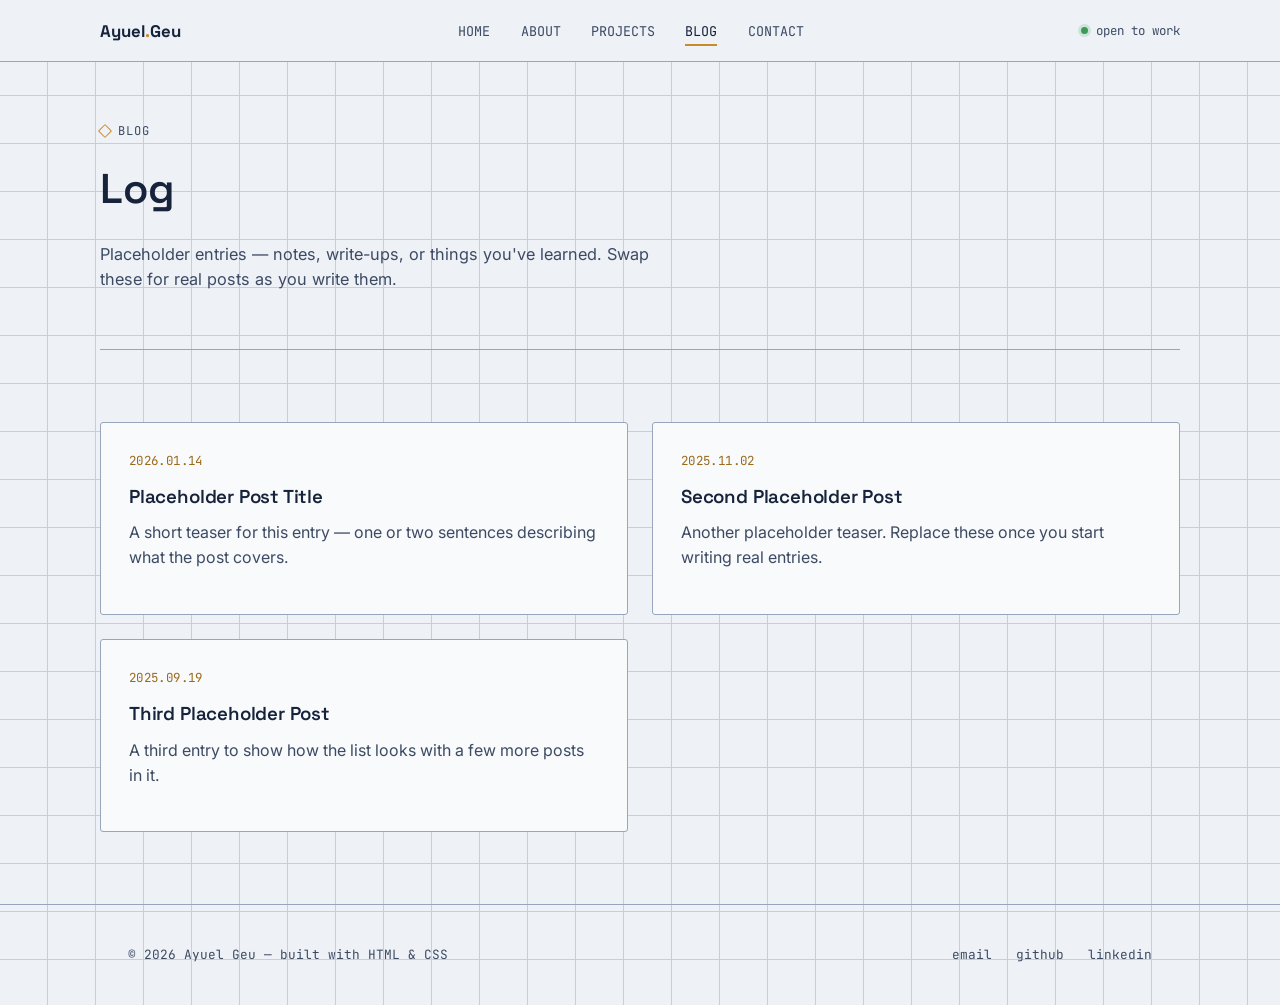
==== blog.html @ fb749840 "commit" ====
<!doctype html>
<html lang="en">
<head>
  <meta charset="UTF-8" />
  <meta name="viewport" content="width=device-width, initial-scale=1.0" />
  <title>Blog — Ayuel Geu</title>
  <link rel="preconnect" href="https://fonts.googleapis.com" />
  <link rel="preconnect" href="https://fonts.gstatic.com" crossorigin />
  <link href="https://fonts.googleapis.com/css2?family=Space+Grotesk:wght@500;600;700&family=Inter:wght@400;500;600&family=JetBrains+Mono:wght@400;500&display=swap" rel="stylesheet" />
  <link rel="stylesheet" href="styles.css" />
</head>
<body>

  <header class="nav">
    <div class="container nav-inner">
      <a href="index.html" class="nav-mark">Ayuel<span>.</span>Geu</a>
      <nav>
        <ul class="nav-links">
          <li><a href="index.html" class="nav-link">HOME</a></li>
          <li><a href="about.html" class="nav-link">ABOUT</a></li>
          <li><a href="projects.html" class="nav-link">PROJECTS</a></li>
          <li><a href="blog.html" class="nav-link active">BLOG</a></li>
          <li><a href="contact.html" class="nav-link">CONTACT</a></li>
        </ul>
      </nav>
      <span class="nav-status"><span class="nav-status-dot"></span>open to work</span>
    </div>
  </header>

  <main>
    <section class="container page-header">
      <p class="eyebrow">Blog</p>
      <h1 class="page-title">Log</h1>
      <p class="page-lede">
        Placeholder entries — notes, write-ups, or things you've learned. Swap these
        for real posts as you write them.
      </p>
    </section>

    <section class="container section section-border-top">
      <div class="grid grid-2">
        <div class="card">
          <span class="card-id">2026.01.14</span>
          <h3>Placeholder Post Title</h3>
          <p>A short teaser for this entry — one or two sentences describing what the post covers.</p>
        </div>
        <div class="card">
          <span class="card-id">2025.11.02</span>
          <h3>Second Placeholder Post</h3>
          <p>Another placeholder teaser. Replace these once you start writing real entries.</p>
        </div>
        <div class="card">
          <span class="card-id">2025.09.19</span>
          <h3>Third Placeholder Post</h3>
          <p>A third entry to show how the list looks with a few more posts in it.</p>
        </div>
      </div>
    </section>
  </main>

  <footer class="footer">
    <div class="container footer-inner">
      <span>&copy; 2026 Ayuel Geu — built with HTML &amp; CSS</span>
      <ul class="footer-links">
        <li><a href="mailto:youngraj211@gmail.com">email</a></li>
        <li><a href="https://github.com/" target="_blank" rel="noreferrer">github</a></li>
        <li><a href="https://linkedin.com/in/marol-ayuel?utm_source=share_via&utm_content=profile&utm_medium=member_android" target="_blank" rel="noreferrer">linkedin</a></li>
      </ul>
    </div>
  </footer>

</body>
</html>
---- styles.css ----
/* ===================================================================
   AYUEL GEU — PORTFOLIO STYLES
   "Field schematic" direction: cyanotype paper, ink-navy lines,
   one amber signal color used only for status + action.
   =================================================================== */

:root {
  --paper: #eef2f7;
  --paper-2: #f8fafc;
  --ink: #16233b;
  --ink-soft: #3c4a63;
  --line: #c3cede;
  --line-strong: #97a6bd;
  --signal: #c98a2b;
  --signal-deep: #9c6a1c;
  --signal-paper: #fbf1e1;

  --font-display: 'Space Grotesk', 'Segoe UI', sans-serif;
  --font-body: 'Inter', -apple-system, BlinkMacSystemFont, sans-serif;
  --font-mono: 'JetBrains Mono', 'SFMono-Regular', Consolas, monospace;

  --container: 1080px;
  --radius: 3px;
}

* {
  box-sizing: border-box;
}
.hero-image-container {
  width: 250px;       /* Adjust this value to make the image larger or smaller */
  height: 250px;      /* Height must match the width for a perfect circle */
  object-fit: cover;  /* Prevents the image from distorting */
  border-radius: 100%; /* Turns the square/rectangle into a circle */
  display: block;     /* Helps with general layout and visibility */
}


body {
  margin: 0;
  background-color: var(--paper);
  background-image:
    linear-gradient(var(--line) 1px, transparent 1px),
    linear-gradient(90deg, var(--line) 1px, transparent 1px);
  background-size: 48px 48px;
  background-position: -1px -1px;
  color: var(--ink);
  font-family: var(--font-body);
  font-size: 16px;
  line-height: 1.55;
  -webkit-font-smoothing: antialiased;
}

h1, h2, h3, h4 {
  font-family: var(--font-display);
  font-weight: 600;
  margin: 0 0 0.5em 0;
  letter-spacing: -0.01em;
  color: var(--ink);
}

p {
  margin: 0 0 1em 0;
  color: var(--ink-soft);
}

a {
  color: inherit;
}

img, svg {
  display: block;
  max-width: 100%;
}

:focus-visible {
  outline: 2px solid var(--signal);
  outline-offset: 3px;
}

/* ---------- layout ---------- */

.container {
  max-width: var(--container);
  margin: 0 auto;
  padding: 0 1.75rem;
}

.section {
  padding: 4.5rem 0;
}

.section-border-top {
  border-top: 1px solid var(--line-strong);
}

/* ---------- eyebrow ---------- */

.eyebrow {
  font-family: var(--font-mono);
  font-size: 0.76rem;
  letter-spacing: 0.09em;
  text-transform: uppercase;
  color: var(--ink-soft);
  display: inline-flex;
  align-items: center;
  gap: 0.5rem;
  margin: 0 0 1rem 0;
}

.eyebrow::before {
  content: '';
  width: 8px;
  height: 8px;
  border: 1.5px solid var(--signal);
  border-radius: 1px;
  transform: rotate(45deg);
  flex-shrink: 0;
}

/* ---------- buttons ---------- */

.btn {
  display: inline-flex;
  align-items: center;
  gap: 0.5rem;
  padding: 0.7rem 1.15rem;
  font-family: var(--font-mono);
  font-size: 0.85rem;
  font-weight: 500;
  border-radius: var(--radius);
  text-decoration: none;
  cursor: pointer;
  border: 1px solid transparent;
  transition: background 0.15s ease, color 0.15s ease, border-color 0.15s ease;
}

.btn-primary {
  background: var(--ink);
  color: var(--paper-2);
  border-color: var(--ink);
}

.btn-primary:hover {
  background: #223252;
}

.btn-ghost {
  background: transparent;
  color: var(--ink);
  border-color: var(--line-strong);
}

.btn-ghost:hover {
  border-color: var(--ink);
  background: var(--paper-2);
}

/* ---------- nav ---------- */

.nav {
  position: sticky;
  top: 0;
  z-index: 20;
  background: rgba(238, 242, 247, 0.92);
  backdrop-filter: blur(6px);
  border-bottom: 1px solid var(--line-strong);
}

.nav-inner {
  display: flex;
  align-items: center;
  justify-content: space-between;
  gap: 1.5rem;
  padding: 1.1rem 0;
  flex-wrap: wrap;
}

.nav-mark {
  font-family: var(--font-display);
  font-weight: 700;
  font-size: 1.05rem;
  text-decoration: none;
  color: var(--ink);
}

.nav-mark span {
  color: var(--signal);
}

.nav-links {
  display: flex;
  align-items: center;
  gap: 1.9rem;
  list-style: none;
  margin: 0;
  padding: 0;
  flex-wrap: wrap;
}

.nav-link {
  position: relative;
  font-family: var(--font-mono);
  font-size: 0.84rem;
  text-decoration: none;
  color: var(--ink-soft);
  padding-bottom: 4px;
  border-bottom: 2px solid transparent;
}

.nav-link:hover {
  color: var(--ink);
  border-bottom-color: var(--line-strong);
}

.nav-link.active {
  color: var(--ink);
  border-bottom-color: var(--signal);
}

.nav-status {
  display: none;
  align-items: center;
  gap: 0.5rem;
  font-family: var(--font-mono);
  font-size: 0.78rem;
  color: var(--ink-soft);
}

.nav-status-dot {
  width: 7px;
  height: 7px;
  border-radius: 50%;
  background: #3f9a5a;
  box-shadow: 0 0 0 3px rgba(63, 154, 90, 0.18);
}

@media (min-width: 720px) {
  .nav-status {
    display: inline-flex;
  }
}

/* ---------- footer ---------- */

.footer {
  border-top: 1px solid var(--line-strong);
  padding: 2.5rem 0;
}

.footer-inner {
  display: flex;
  flex-wrap: wrap;
  gap: 1rem 2rem;
  align-items: center;
  justify-content: space-between;
  font-family: var(--font-mono);
  font-size: 0.8rem;
  color: var(--ink-soft);
}

.footer-links {
  display: flex;
  gap: 1.5rem;
  list-style: none;
  margin: 0;
  padding: 0;
}

.footer-links a {
  text-decoration: none;
  color: var(--ink-soft);
  border-bottom: 1px solid transparent;
}

.footer-links a:hover {
  color: var(--ink);
  border-color: var(--ink);
}

/* ---------- hero (home page) ---------- */

.hero {
  display: flex;
  justify-content: space-between;
  align-items: center;
  gap: 2rem;
}

.hero-title {
  font-size: clamp(2.4rem, 5vw, 3.6rem);
  line-height: 1.04;
  margin-bottom: 1rem;
}

.hero-role {
  font-family: var(--font-mono);
  font-size: 1.05rem;
  color: var(--signal-deep);
  margin-bottom: 1.25rem;
}

.hero-copy {
  max-width: 46ch;
  font-size: 1.05rem;
  margin-bottom: 2rem;
}

.hero-actions {
  display: flex;
  gap: 0.9rem;
  flex-wrap: wrap;
}

.schematic {
  width: 100%;
  max-width: 340px;
  justify-self: center;
}

.schematic-line {
  stroke: var(--line-strong);
  stroke-width: 1.5;
}

.schematic-line--dashed {
  stroke-dasharray: 4 5;
}

.schematic-node {
  fill: var(--paper-2);
  stroke: var(--ink);
  stroke-width: 1.5;
}

.schematic-label {
  font-family: var(--font-mono);
  font-size: 9px;
  letter-spacing: 0.04em;
  fill: var(--ink-soft);
}

.schematic-pulse {
  fill: var(--signal);
  opacity: 0.9;
}

@media (max-width: 820px) {
  .hero {
    grid-template-columns: 1fr;
    padding-top: 3rem;
  }
  .schematic {
    max-width: 260px;
    justify-self: start;
  }
}

/* ---------- page header (non-home pages) ---------- */

.page-header {
  padding: 3.5rem 0 2.5rem 0;
}

.page-title {
  font-size: clamp(2rem, 4vw, 2.6rem);
}

.page-lede {
  max-width: 56ch;
  font-size: 1.02rem;
}

/* ---------- cards / grid ---------- */

.grid {
  display: grid;
  gap: 1.5rem;
}

.grid-2 {
  grid-template-columns: repeat(2, 1fr);
}

.grid-3 {
  grid-template-columns: repeat(3, 1fr);
}

@media (max-width: 860px) {
  .grid-2,
  .grid-3 {
    grid-template-columns: 1fr;
  }
}

.card {
  display: block;
  background: var(--paper-2);
  border: 1px solid var(--line-strong);
  border-radius: var(--radius);
  padding: 1.75rem;
  text-decoration: none;
}

.card-id {
  font-family: var(--font-mono);
  font-size: 0.78rem;
  color: var(--signal-deep);
  letter-spacing: 0.03em;
  margin-bottom: 0.75rem;
  display: block;
}

.tag-row {
  display: flex;
  flex-wrap: wrap;
  gap: 0.5rem;
  margin: 1rem 0 0 0;
}

.tag {
  font-family: var(--font-mono);
  font-size: 0.72rem;
  padding: 0.28rem 0.55rem;
  border: 1px solid var(--line-strong);
  border-radius: 2px;
  color: var(--ink-soft);
  display: inline-block;
}

.tag-stack {
  flex-direction: column;
  align-items: flex-start;
  gap: 0.65rem;
}

/* ---------- form ---------- */

.field {
  display: flex;
  flex-direction: column;
  gap: 0.5rem;
  margin-bottom: 1.3rem;
}

.field label {
  font-family: var(--font-mono);
  font-size: 0.78rem;
  color: var(--ink-soft);
  text-transform: uppercase;
  letter-spacing: 0.04em;
}

.field input,
.field textarea {
  padding: 0.75rem 0.85rem;
  border: 1px solid var(--line-strong);
  border-radius: var(--radius);
  background: var(--paper-2);
  font-size: 0.96rem;
  font-family: inherit;
  color: var(--ink);
  outline: none;
}

.field input:focus,
.field textarea:focus {
  border-color: var(--signal);
  box-shadow: 0 0 0 3px var(--signal-paper);
}

.field textarea {
  resize: vertical;
  min-height: 130px;
}

.form-note {
  font-family: var(--font-mono);
  font-size: 0.82rem;
  color: var(--signal-deep);
  margin-top: 0.9rem;
}

@media (prefers-reduced-motion: reduce) {
  * {
    scroll-behavior: auto !important;
  }
}
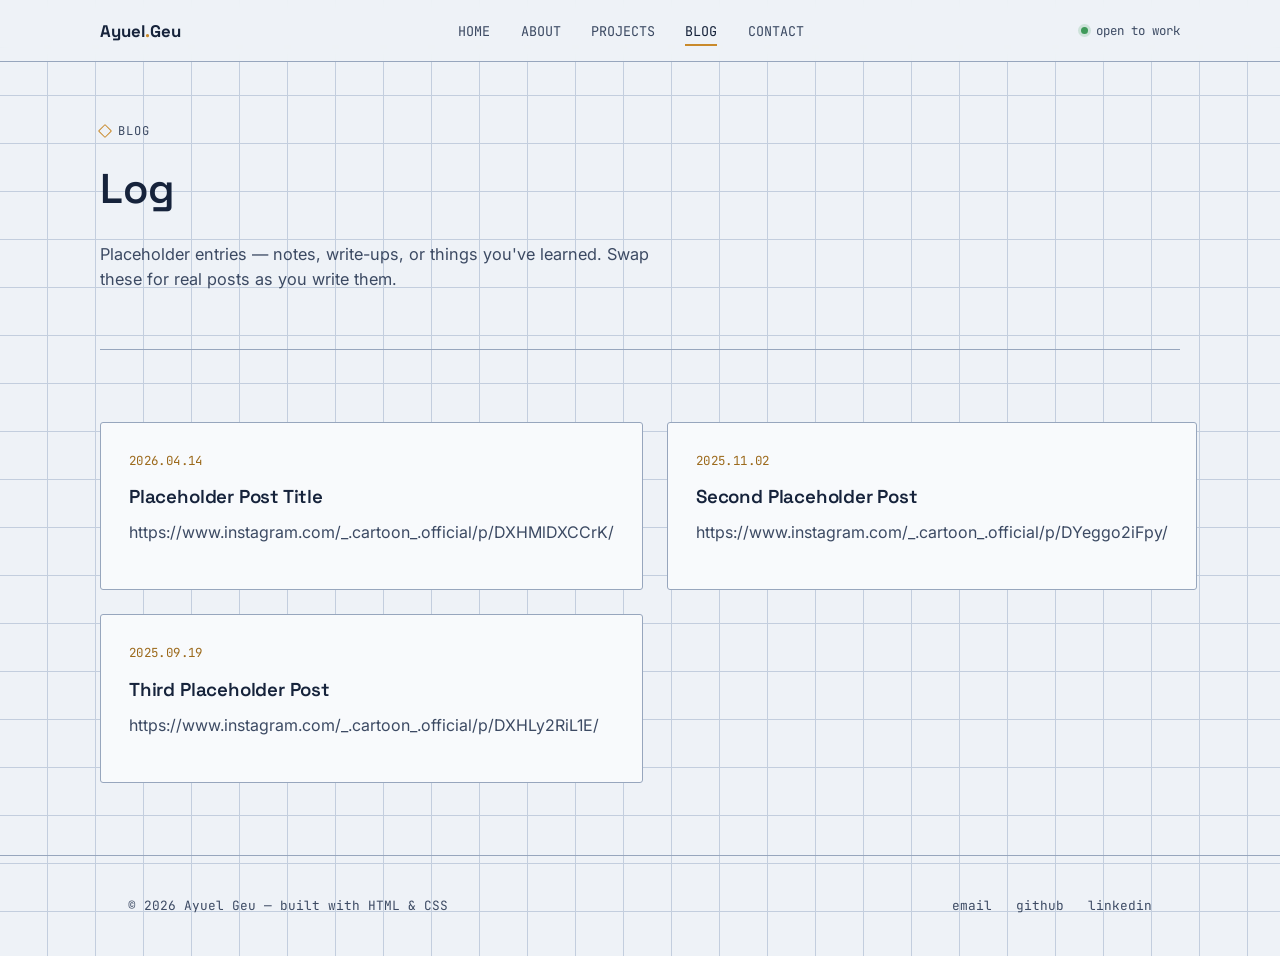
==== commit 90117de7: "commit" ====
--- a/blog.html
+++ b/blog.html
@@ -41,19 +41,19 @@
     <section class="container section section-border-top">
       <div class="grid grid-2">
         <div class="card">
-          <span class="card-id">2026.01.14</span>
+          <span class="card-id">2026.04.14</span>
           <h3>Placeholder Post Title</h3>
-          <p>A short teaser for this entry — one or two sentences describing what the post covers.</p>
+          <p>https://www.instagram.com/_.cartoon_.official/p/DXHMlDXCCrK/</p>
         </div>
         <div class="card">
           <span class="card-id">2025.11.02</span>
           <h3>Second Placeholder Post</h3>
-          <p>Another placeholder teaser. Replace these once you start writing real entries.</p>
+          <p>https://www.instagram.com/_.cartoon_.official/p/DYeggo2iFpy/</p>
         </div>
         <div class="card">
           <span class="card-id">2025.09.19</span>
           <h3>Third Placeholder Post</h3>
-          <p>A third entry to show how the list looks with a few more posts in it.</p>
+          <p>https://www.instagram.com/_.cartoon_.official/p/DXHLy2RiL1E/</p>
         </div>
       </div>
     </section>
